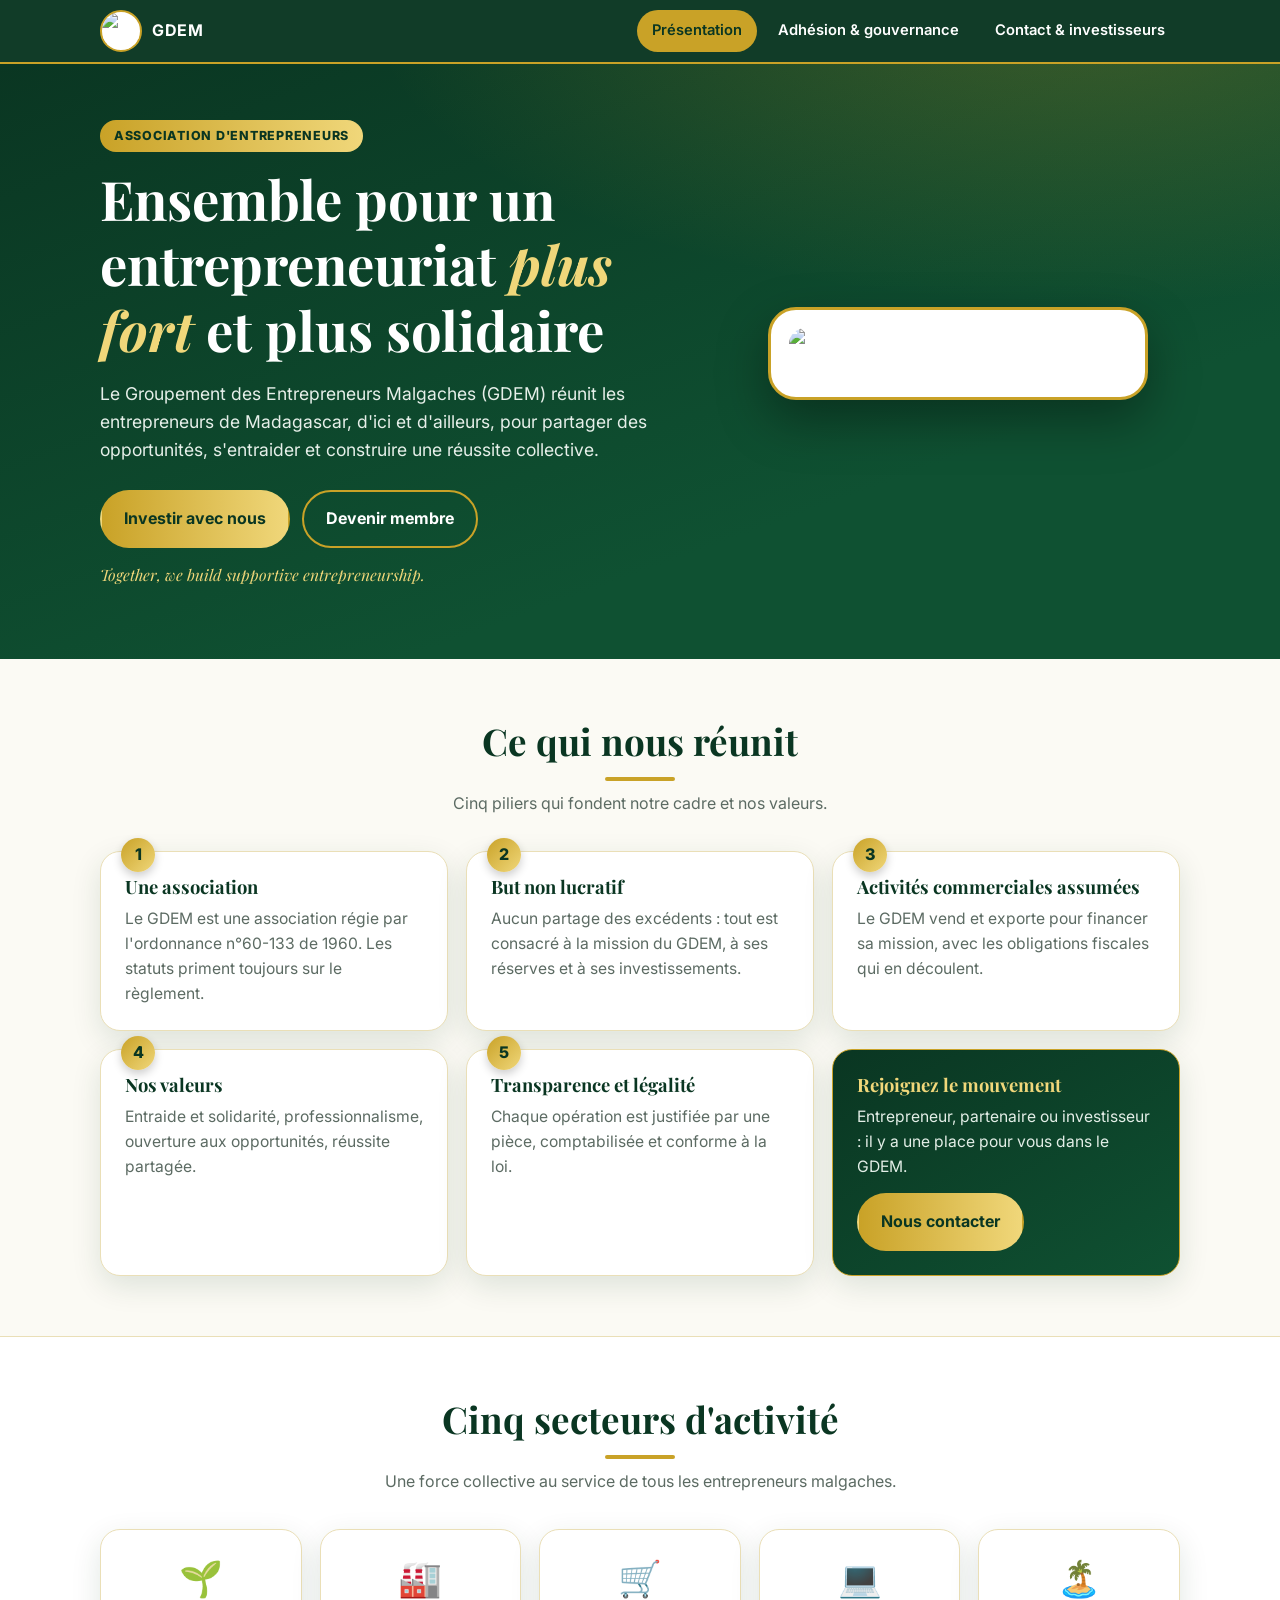
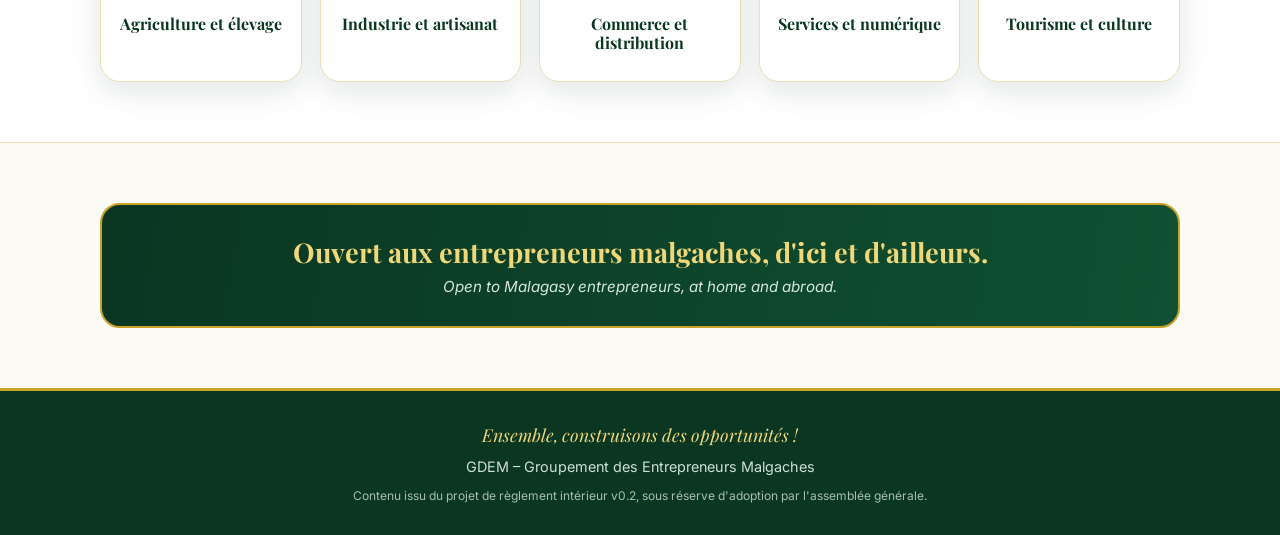
==== index.html @ bec1eaff "Add files via upload" ====
<!doctype html>
<html lang="fr">
<head>
<meta charset="utf-8">
<meta name="viewport" content="width=device-width,initial-scale=1">
<title>GDEM – Groupement des Entrepreneurs Malgaches</title>
<meta name="description" content="Le GDEM rassemble les entrepreneurs malgaches, d'ici et d'ailleurs, autour d'un entrepreneuriat plus fort et plus solidaire. Association à but non lucratif.">
<meta property="og:title" content="GDEM – Groupement des Entrepreneurs Malgaches">
<meta property="og:description" content="Ensemble pour un entrepreneuriat plus fort et plus solidaire.">
<meta property="og:image" content="assets/logo-gdem.jpg">
<link rel="icon" href="assets/favicon.png">
<link rel="preconnect" href="https://fonts.googleapis.com">
<link rel="preconnect" href="https://fonts.gstatic.com" crossorigin>
<link href="https://fonts.googleapis.com/css2?family=Inter:wght@400;600;700;800&family=Playfair+Display:ital,wght@0,600;0,700;1,500&display=swap" rel="stylesheet">
<link rel="stylesheet" href="style.css">
</head>
<body>

<header class="site">
  <div class="wrap">
    <a class="marque" href="index.html"><img src="assets/logo-gdem.jpg" alt="Logo GDEM"><span>GDEM</span></a>
    <nav class="principal" aria-label="Navigation principale">
      <a href="index.html" aria-current="page">Présentation</a>
      <a href="adhesion.html">Adhésion &amp; gouvernance</a>
      <a href="contact.html">Contact &amp; investisseurs</a>
    </nav>
  </div>
</header>

<main>
  <section class="hero">
    <div class="wrap">
      <div>
        <span class="pastille">Association d'entrepreneurs</span>
        <h1>Ensemble pour un entrepreneuriat <em>plus fort</em> et plus solidaire</h1>
        <p class="lead">Le Groupement des Entrepreneurs Malgaches (GDEM) réunit les entrepreneurs de Madagascar, d'ici et d'ailleurs, pour partager des opportunités, s'entraider et construire une réussite collective.</p>
        <div class="groupe-btn">
          <a class="btn btn-or" href="contact.html">Investir avec nous</a>
          <a class="btn btn-contour" href="adhesion.html">Devenir membre</a>
        </div>
        <p class="en">Together, we build supportive entrepreneurship.</p>
      </div>
      <div class="carte-logo"><img src="assets/logo-gdem.jpg" alt="GDEM – Groupement des Entrepreneurs Malgaches"></div>
    </div>
  </section>

  <section class="bloc">
    <div class="wrap">
      <div class="titre-section">
        <h2>Ce qui nous réunit</h2>
        <div class="filet"></div>
        <p>Cinq piliers qui fondent notre cadre et nos valeurs.</p>
      </div>
      <div class="grille g3">
        <article class="carte"><span class="num">1</span><h3>Une association</h3><p>Le GDEM est une association régie par l'ordonnance n°60-133 de 1960. Les statuts priment toujours sur le règlement.</p></article>
        <article class="carte"><span class="num">2</span><h3>But non lucratif</h3><p>Aucun partage des excédents : tout est consacré à la mission du GDEM, à ses réserves et à ses investissements.</p></article>
        <article class="carte"><span class="num">3</span><h3>Activités commerciales assumées</h3><p>Le GDEM vend et exporte pour financer sa mission, avec les obligations fiscales qui en découlent.</p></article>
        <article class="carte"><span class="num">4</span><h3>Nos valeurs</h3><p>Entraide et solidarité, professionnalisme, ouverture aux opportunités, réussite partagée.</p></article>
        <article class="carte"><span class="num">5</span><h3>Transparence et légalité</h3><p>Chaque opération est justifiée par une pièce, comptabilisée et conforme à la loi.</p></article>
        <article class="carte" style="background:linear-gradient(150deg,var(--vert-fonce),var(--vert));border-color:var(--or)">
          <h3 style="color:var(--or-clair)">Rejoignez le mouvement</h3>
          <p style="color:#e3eee7">Entrepreneur, partenaire ou investisseur : il y a une place pour vous dans le GDEM.</p>
          <p style="margin-top:14px"><a class="btn btn-or" href="contact.html">Nous contacter</a></p>
        </article>
      </div>
    </div>
  </section>

  <section class="bloc alt">
    <div class="wrap">
      <div class="titre-section">
        <h2>Cinq secteurs d'activité</h2>
        <div class="filet"></div>
        <p>Une force collective au service de tous les entrepreneurs malgaches.</p>
      </div>
      <div class="grille g5">
        <article class="carte secteur"><div class="icone" aria-hidden="true">🌱</div><h3>Agriculture et élevage</h3></article>
        <article class="carte secteur"><div class="icone" aria-hidden="true">🏭</div><h3>Industrie et artisanat</h3></article>
        <article class="carte secteur"><div class="icone" aria-hidden="true">🛒</div><h3>Commerce et distribution</h3></article>
        <article class="carte secteur"><div class="icone" aria-hidden="true">💻</div><h3>Services et numérique</h3></article>
        <article class="carte secteur"><div class="icone" aria-hidden="true">🏝️</div><h3>Tourisme et culture</h3></article>
      </div>
    </div>
  </section>

  <section class="bloc">
    <div class="wrap">
      <div class="bandeau">
        <strong>Ouvert aux entrepreneurs malgaches, d'ici et d'ailleurs.</strong>
        <span>Open to Malagasy entrepreneurs, at home and abroad.</span>
      </div>
    </div>
  </section>
</main>

<footer class="site">
  <div class="wrap">
    <div class="devise">Ensemble, construisons des opportunités !</div>
    <div>GDEM – Groupement des Entrepreneurs Malgaches</div>
    <small>Contenu issu du projet de règlement intérieur v0.2, sous réserve d'adoption par l'assemblée générale.</small>
  </div>
</footer>

<div class="barre-appel">
  <a class="b1" href="contact.html">Investir</a>
  <a class="b2" href="https://wa.me/212622699131" rel="noopener">WhatsApp</a>
</div>
</body>
</html>
---- style.css ----
:root{
  --vert:#0f5132;--vert-fonce:#0a3622;--vert-clair:#1d7a4d;
  --or:#c9a227;--or-clair:#f0d77a;--ivoire:#fbfaf4;--texte:#1d2b24;--gris:#5c6b63;
  --rayon:20px;--ombre:0 10px 30px rgba(10,54,34,.12);
}
*{box-sizing:border-box;margin:0;padding:0}
html{scroll-behavior:smooth}
body{font-family:'Inter',system-ui,sans-serif;color:var(--texte);background:var(--ivoire);line-height:1.6;-webkit-text-size-adjust:100%}
h1,h2,h3{font-family:'Playfair Display',Georgia,serif;line-height:1.2;color:var(--vert-fonce)}
a{color:inherit}
.wrap{width:min(1080px,100% - 32px);margin-inline:auto}

/* En-tête */
header.site{position:sticky;top:0;z-index:50;background:rgba(10,54,34,.97);backdrop-filter:blur(6px);border-bottom:2px solid var(--or)}
header.site .wrap{display:flex;align-items:center;justify-content:space-between;gap:12px;padding-block:10px;flex-wrap:wrap}
.marque{display:flex;align-items:center;gap:10px;text-decoration:none;color:#fff;font-weight:700;letter-spacing:.04em}
.marque img{width:42px;height:42px;border-radius:50%;object-fit:cover;object-position:center 35%;background:#fff;border:2px solid var(--or)}
nav.principal{display:flex;gap:6px;flex-wrap:wrap}
nav.principal a{color:#fff;text-decoration:none;font-size:.92rem;font-weight:600;padding:8px 14px;border-radius:999px;border:1px solid transparent}
nav.principal a:hover{border-color:var(--or)}
nav.principal a[aria-current="page"]{background:var(--or);color:var(--vert-fonce)}

/* Héros */
.hero{background:radial-gradient(1200px 500px at 85% -10%,rgba(201,162,39,.25),transparent 60%),linear-gradient(160deg,var(--vert-fonce),var(--vert) 70%);color:#fff;padding:56px 0 72px;position:relative;overflow:hidden}
.hero .wrap{display:grid;grid-template-columns:1.15fr .85fr;gap:36px;align-items:center}
.hero h1{color:#fff;font-size:clamp(2rem,5.2vw,3.4rem)}
.hero h1 em{color:var(--or-clair);font-style:italic}
.hero p.lead{margin:18px 0 26px;font-size:1.1rem;color:#e6efe9;max-width:56ch}
.hero .en{font-family:'Playfair Display',serif;font-style:italic;color:var(--or-clair);margin-top:14px;font-size:.98rem}
.carte-logo{background:#fff;border-radius:28px;padding:18px;box-shadow:0 20px 50px rgba(0,0,0,.35);border:3px solid var(--or);max-width:380px;justify-self:center}
.carte-logo img{width:100%;height:auto;display:block;border-radius:16px}
.hero-page{padding:44px 0 52px}
.hero-page .wrap{display:block}
.pastille{display:inline-block;background:linear-gradient(90deg,var(--or),var(--or-clair));color:var(--vert-fonce);font-weight:800;letter-spacing:.06em;font-size:.78rem;padding:6px 14px;border-radius:999px;margin-bottom:14px;text-transform:uppercase}

/* Boutons */
.btn{display:inline-flex;align-items:center;gap:10px;padding:14px 22px;border-radius:999px;font-weight:700;text-decoration:none;border:2px solid transparent;font-size:1rem;transition:transform .15s,box-shadow .15s;cursor:pointer;min-height:48px}
.btn:hover{transform:translateY(-2px);box-shadow:0 8px 20px rgba(0,0,0,.2)}
.btn-or{background:linear-gradient(90deg,var(--or),var(--or-clair));color:var(--vert-fonce)}
.btn-vert{background:var(--vert);color:#fff}
.btn-contour{border-color:var(--or);color:#fff;background:transparent}
.btn-wa{background:#1fa855;color:#fff}
.groupe-btn{display:flex;flex-wrap:wrap;gap:12px}

/* Sections */
section.bloc{padding:60px 0}
section.bloc.alt{background:#fff;border-block:1px solid #eadfb7}
.titre-section{text-align:center;max-width:720px;margin:0 auto 34px}
.titre-section h2{font-size:clamp(1.6rem,3.6vw,2.3rem)}
.titre-section p{color:var(--gris);margin-top:10px}
.filet{width:70px;height:4px;border-radius:4px;background:var(--or);margin:14px auto 0}

.grille{display:grid;gap:18px}
.g3{grid-template-columns:repeat(3,1fr)}
.g5{grid-template-columns:repeat(5,1fr)}
.g2{grid-template-columns:repeat(2,1fr)}
.carte{background:#fff;border:1px solid #eadfb7;border-radius:var(--rayon);padding:24px;box-shadow:var(--ombre);position:relative}
.carte h3{font-size:1.15rem;margin-bottom:8px}
.carte p{color:var(--gris);font-size:.98rem}
.carte .num{position:absolute;top:-14px;left:20px;width:34px;height:34px;border-radius:50%;background:linear-gradient(135deg,var(--or),var(--or-clair));color:var(--vert-fonce);font-weight:800;display:grid;place-items:center;box-shadow:0 4px 10px rgba(0,0,0,.2)}
.carte .art{display:inline-block;margin-top:10px;font-size:.75rem;font-weight:700;color:var(--or);letter-spacing:.05em}
.icone{font-size:1.8rem;margin-bottom:8px}
.secteur{text-align:center;padding:20px 12px}
.secteur .icone{font-size:2.2rem}
.secteur h3{font-size:1rem}

.bandeau{background:linear-gradient(100deg,var(--vert-fonce),var(--vert));color:#fff;border-radius:var(--rayon);padding:26px 30px;border:2px solid var(--or);text-align:center}
.bandeau strong{display:block;font-family:'Playfair Display',serif;font-size:clamp(1.2rem,3vw,1.7rem);color:var(--or-clair)}
.bandeau span{font-style:italic;color:#d6e6dc;font-size:.95rem}

/* Contact */
.contact-carte{background:#fff;border:2px solid var(--or);border-radius:24px;padding:28px;box-shadow:var(--ombre);text-align:center}
.contact-carte h3{font-size:1.3rem}
.contact-carte .tel{font-size:1.35rem;font-weight:800;color:var(--vert);margin:10px 0 16px;letter-spacing:.02em}
.contact-carte .tel a{text-decoration:none}
.contact-carte .groupe-btn{justify-content:center;flex-direction:column;align-items:stretch}
.contact-carte .btn{justify-content:center}
.note{font-size:.85rem;color:var(--gris);text-align:center;margin-top:18px}
.liste-ok{list-style:none;display:grid;gap:10px;max-width:760px;margin:0 auto}
.liste-ok li{background:#fff;border:1px solid #eadfb7;border-left:5px solid var(--or);border-radius:12px;padding:14px 18px}
.liste-ok b{color:var(--vert)}

footer.site{background:var(--vert-fonce);color:#cfe0d6;padding:30px 0;border-top:3px solid var(--or);text-align:center;font-size:.9rem}
footer.site .devise{font-family:'Playfair Display',serif;font-style:italic;color:var(--or-clair);font-size:1.1rem;margin-bottom:6px}
footer.site small{display:block;margin-top:8px;opacity:.8}

/* Barre d'appel flottante (mobile) */
.barre-appel{display:none}

@media (max-width:860px){
  .hero .wrap{grid-template-columns:1fr}
  .carte-logo{max-width:280px;order:-1}
  .g3,.g2{grid-template-columns:1fr}
  .g5{grid-template-columns:repeat(2,1fr)}
  section.bloc{padding:44px 0}
  .barre-appel{display:flex;position:fixed;bottom:0;left:0;right:0;z-index:60;background:var(--vert-fonce);border-top:2px solid var(--or);padding:8px 12px;gap:8px}
  .barre-appel a{flex:1;text-align:center;padding:12px 8px;border-radius:999px;font-weight:700;text-decoration:none;font-size:.9rem}
  .barre-appel .b1{background:linear-gradient(90deg,var(--or),var(--or-clair));color:var(--vert-fonce)}
  .barre-appel .b2{background:#1fa855;color:#fff}
  body{padding-bottom:66px}
}
@media (max-width:480px){.g5{grid-template-columns:1fr}.btn{width:100%;justify-content:center}}
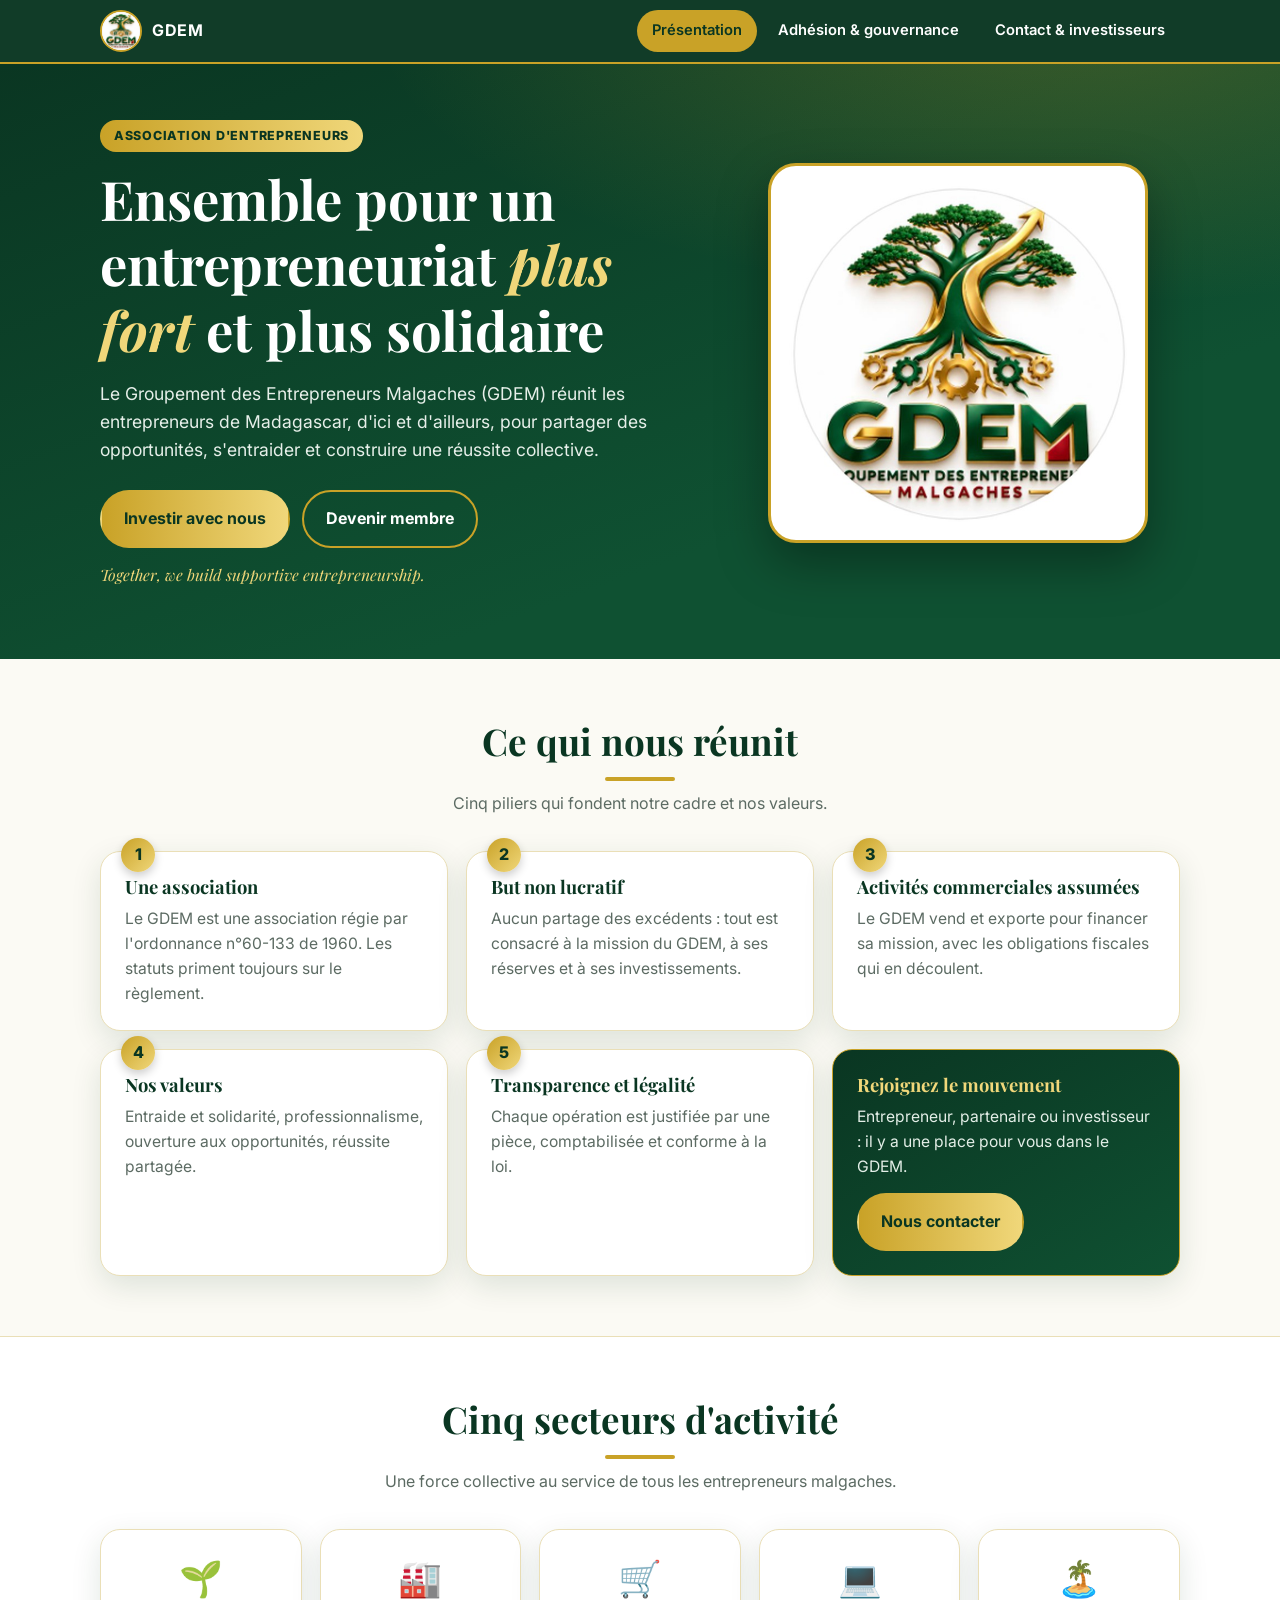
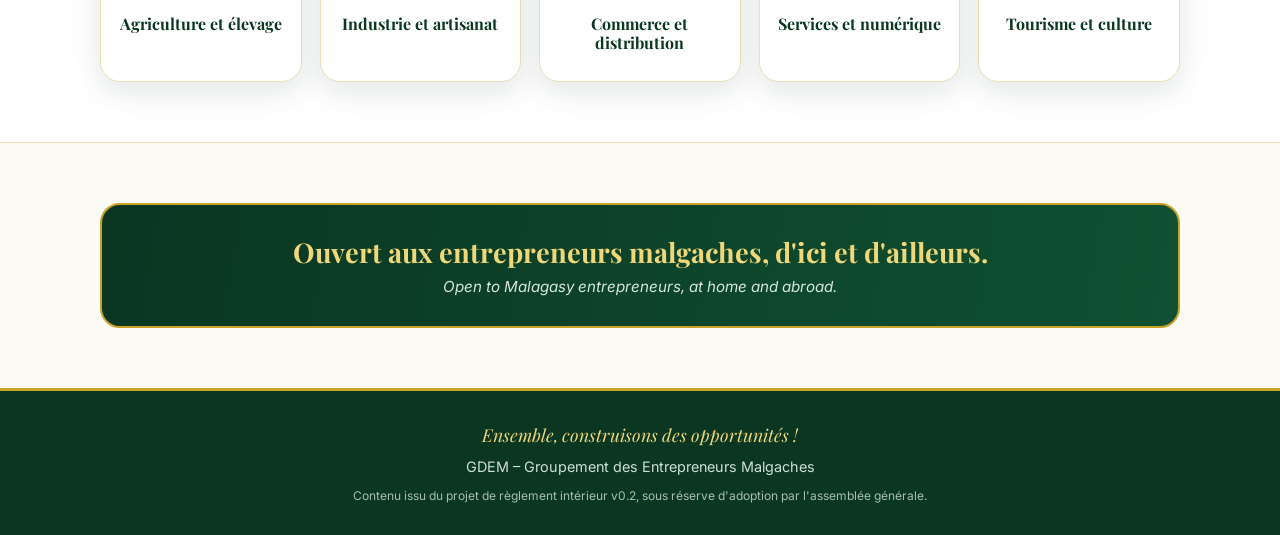
==== commit 56f05522: "Add files via upload" ====
--- a/index.html
+++ b/index.html
@@ -7,8 +7,8 @@
 <meta name="description" content="Le GDEM rassemble les entrepreneurs malgaches, d'ici et d'ailleurs, autour d'un entrepreneuriat plus fort et plus solidaire. Association à but non lucratif.">
 <meta property="og:title" content="GDEM – Groupement des Entrepreneurs Malgaches">
 <meta property="og:description" content="Ensemble pour un entrepreneuriat plus fort et plus solidaire.">
-<meta property="og:image" content="assets/logo-gdem.jpg">
-<link rel="icon" href="assets/favicon.png">
+<meta property="og:image" content="logo-gdem.jpg">
+<link rel="icon" href="favicon.png">
 <link rel="preconnect" href="https://fonts.googleapis.com">
 <link rel="preconnect" href="https://fonts.gstatic.com" crossorigin>
 <link href="https://fonts.googleapis.com/css2?family=Inter:wght@400;600;700;800&family=Playfair+Display:ital,wght@0,600;0,700;1,500&display=swap" rel="stylesheet">
@@ -18,7 +18,7 @@
 
 <header class="site">
   <div class="wrap">
-    <a class="marque" href="index.html"><img src="assets/logo-gdem.jpg" alt="Logo GDEM"><span>GDEM</span></a>
+    <a class="marque" href="index.html"><img src="logo-gdem.jpg" alt="Logo GDEM"><span>GDEM</span></a>
     <nav class="principal" aria-label="Navigation principale">
       <a href="index.html" aria-current="page">Présentation</a>
       <a href="adhesion.html">Adhésion &amp; gouvernance</a>
@@ -40,7 +40,7 @@
         </div>
         <p class="en">Together, we build supportive entrepreneurship.</p>
       </div>
-      <div class="carte-logo"><img src="assets/logo-gdem.jpg" alt="GDEM – Groupement des Entrepreneurs Malgaches"></div>
+      <div class="carte-logo"><img src="logo-gdem.jpg" alt="GDEM – Groupement des Entrepreneurs Malgaches"></div>
     </div>
   </section>
 
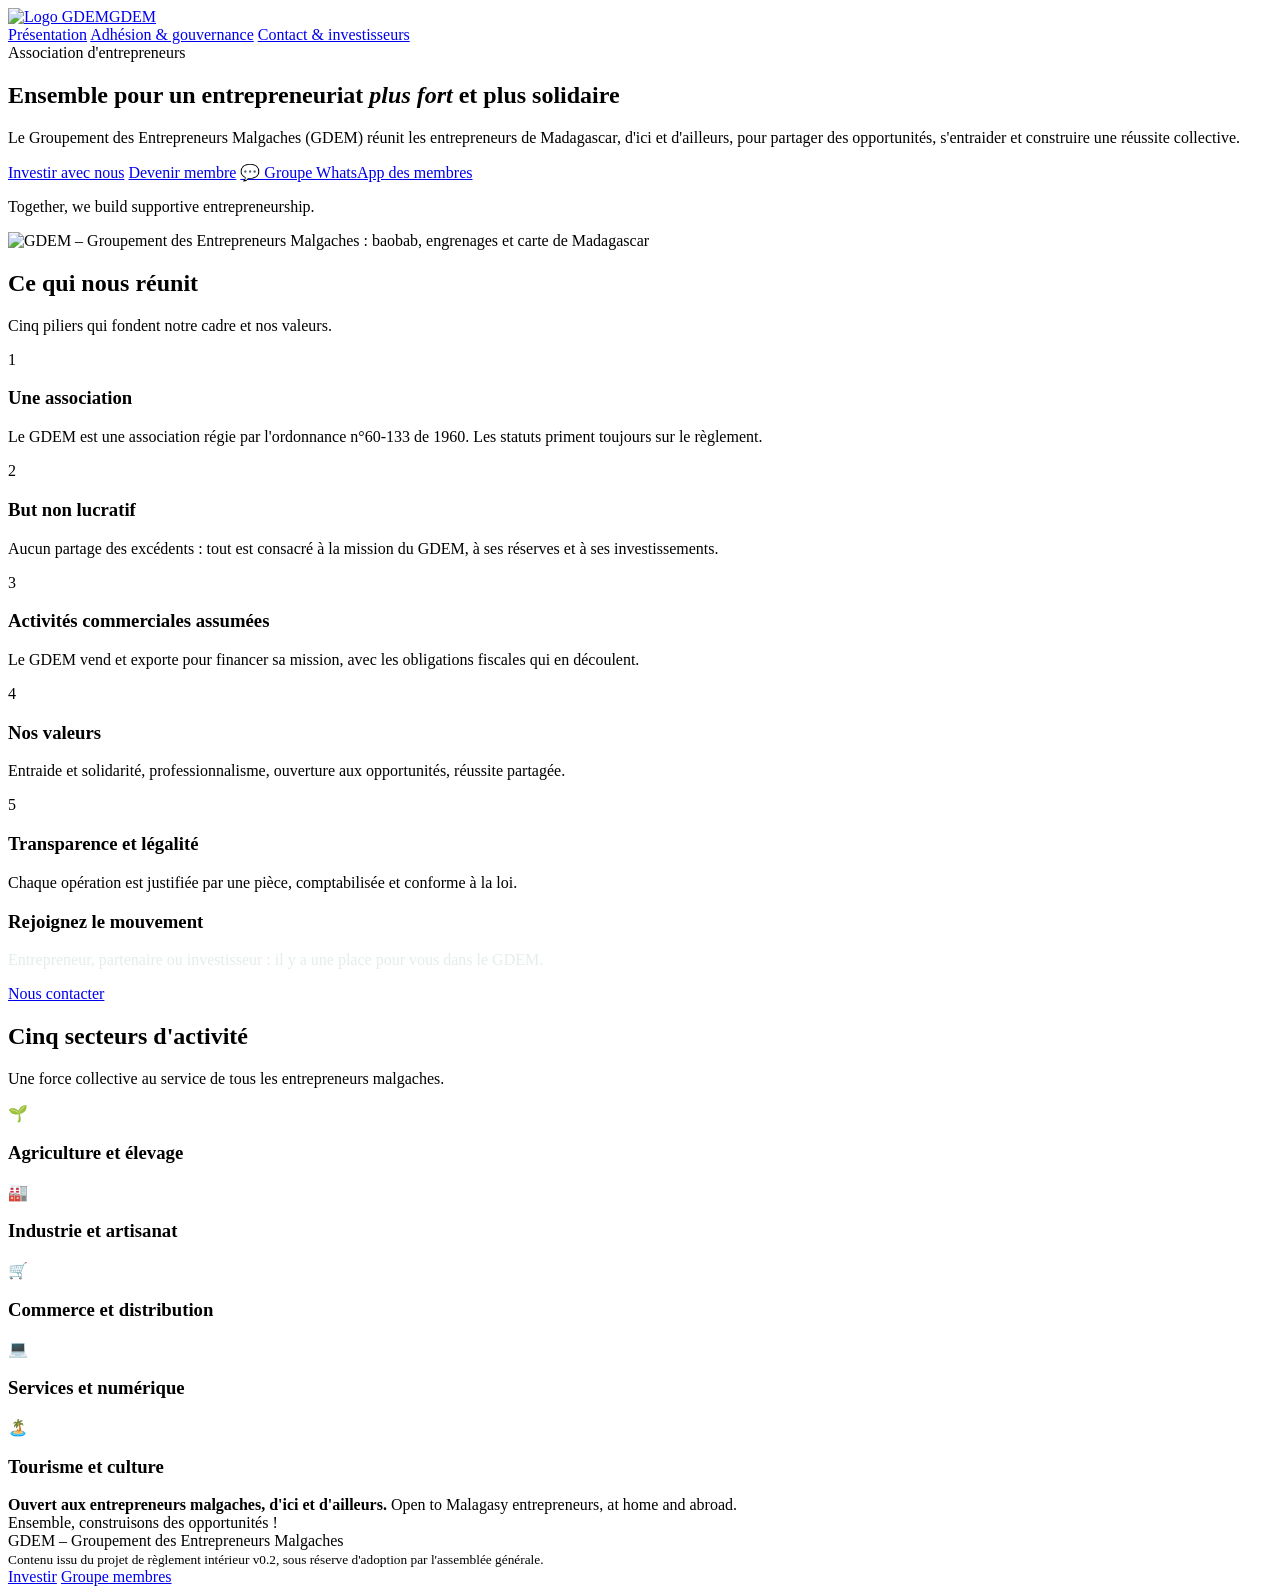
==== commit ef8139c9: "Rename index[1].html to index.html" ====
--- a/index.html
+++ b/index.html
@@ -7,8 +7,8 @@
 <meta name="description" content="Le GDEM rassemble les entrepreneurs malgaches, d'ici et d'ailleurs, autour d'un entrepreneuriat plus fort et plus solidaire. Association à but non lucratif.">
 <meta property="og:title" content="GDEM – Groupement des Entrepreneurs Malgaches">
 <meta property="og:description" content="Ensemble pour un entrepreneuriat plus fort et plus solidaire.">
-<meta property="og:image" content="logo-gdem.jpg">
-<link rel="icon" href="favicon.png">
+<meta property="og:image" content="assets/banniere-gdem.jpg">
+<link rel="icon" href="assets/favicon.png">
 <link rel="preconnect" href="https://fonts.googleapis.com">
 <link rel="preconnect" href="https://fonts.gstatic.com" crossorigin>
 <link href="https://fonts.googleapis.com/css2?family=Inter:wght@400;600;700;800&family=Playfair+Display:ital,wght@0,600;0,700;1,500&display=swap" rel="stylesheet">
@@ -18,7 +18,7 @@
 
 <header class="site">
   <div class="wrap">
-    <a class="marque" href="index.html"><img src="logo-gdem.jpg" alt="Logo GDEM"><span>GDEM</span></a>
+    <a class="marque" href="index.html"><img src="assets/logo-gdem.jpg" alt="Logo GDEM"><span>GDEM</span></a>
     <nav class="principal" aria-label="Navigation principale">
       <a href="index.html" aria-current="page">Présentation</a>
       <a href="adhesion.html">Adhésion &amp; gouvernance</a>
@@ -37,10 +37,11 @@
         <div class="groupe-btn">
           <a class="btn btn-or" href="contact.html">Investir avec nous</a>
           <a class="btn btn-contour" href="adhesion.html">Devenir membre</a>
+          <a class="btn btn-wa" href="https://chat.whatsapp.com/DcXFPqYt7xx4uVfMq7KmKy" target="_blank" rel="noopener">💬 Groupe WhatsApp des membres</a>
         </div>
         <p class="en">Together, we build supportive entrepreneurship.</p>
       </div>
-      <div class="carte-logo"><img src="logo-gdem.jpg" alt="GDEM – Groupement des Entrepreneurs Malgaches"></div>
+      <div class="carte-logo"><img src="assets/banniere-gdem.jpg" alt="GDEM – Groupement des Entrepreneurs Malgaches : baobab, engrenages et carte de Madagascar" width="738" height="422"></div>
     </div>
   </section>
 
@@ -103,7 +104,7 @@
 
 <div class="barre-appel">
   <a class="b1" href="contact.html">Investir</a>
-  <a class="b2" href="https://wa.me/212622699131" rel="noopener">WhatsApp</a>
+  <a class="b2" href="https://chat.whatsapp.com/DcXFPqYt7xx4uVfMq7KmKy" target="_blank" rel="noopener">Groupe membres</a>
 </div>
 </body>
 </html>
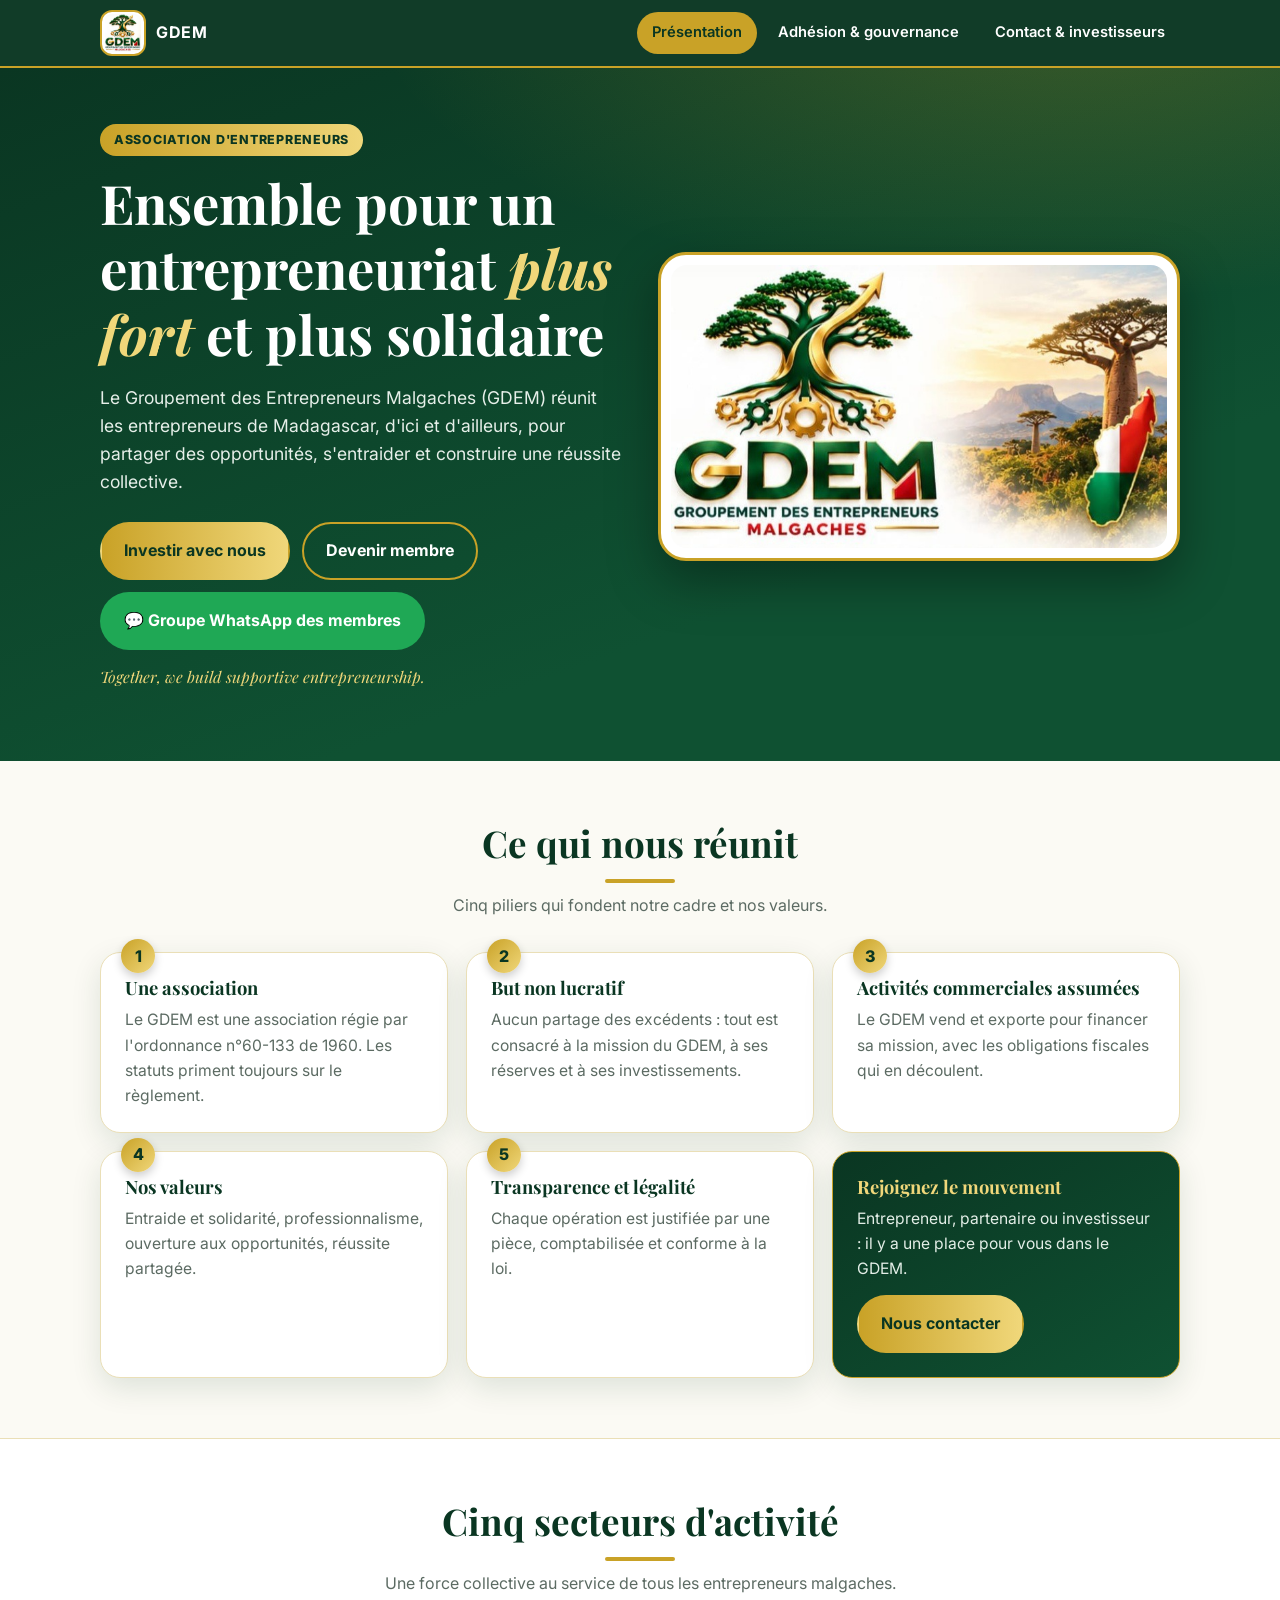
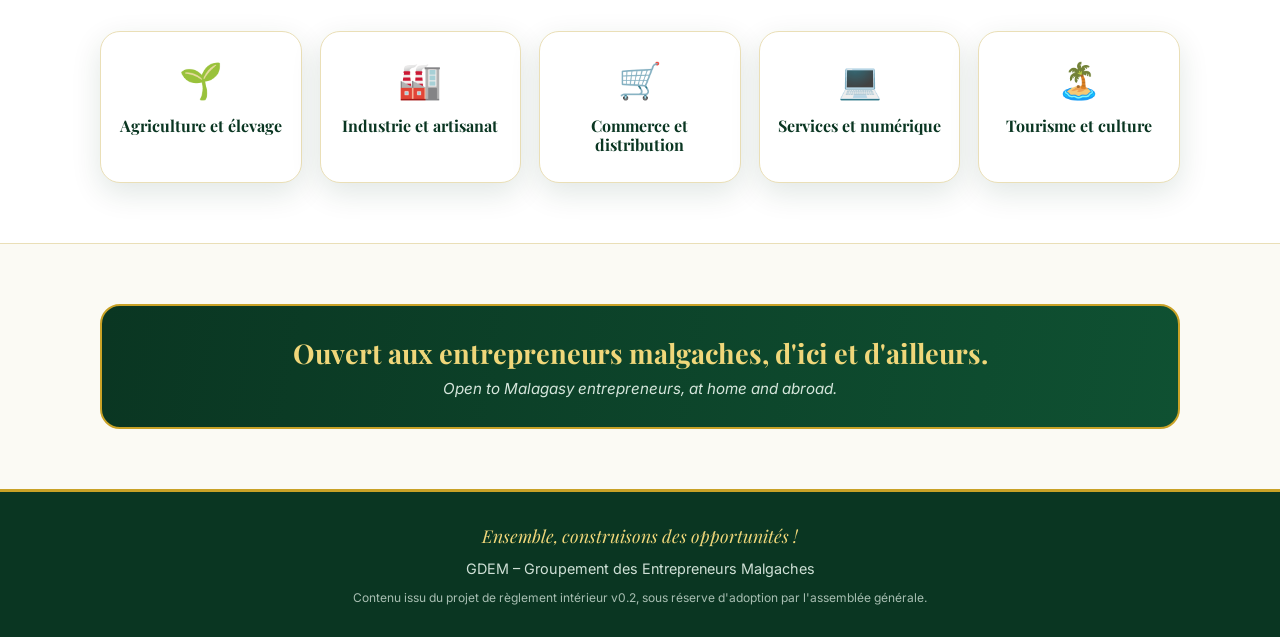
==== commit 1936e7fd: "Include Weglot script for translation Added Weglot script for multilingual support." ====
--- a/index.html
+++ b/index.html
@@ -3,6 +3,7 @@
 <head>
 <meta charset="utf-8">
 <meta name="viewport" content="width=device-width,initial-scale=1">
+  <script src="https://cdn.weglot.com/weglot.min.js?init=pk_9013f3a8e0523f62501a3c1ded7d38a3"></script>
 <title>GDEM – Groupement des Entrepreneurs Malgaches</title>
 <meta name="description" content="Le GDEM rassemble les entrepreneurs malgaches, d'ici et d'ailleurs, autour d'un entrepreneuriat plus fort et plus solidaire. Association à but non lucratif.">
 <meta property="og:title" content="GDEM – Groupement des Entrepreneurs Malgaches">
--- a/style.css
+++ b/style.css
@@ -0,0 +1,132 @@
+:root{
+  --vert:#0f5132;--vert-fonce:#0a3622;--vert-clair:#1d7a4d;
+  --or:#c9a227;--or-clair:#f0d77a;--ivoire:#fbfaf4;--texte:#1d2b24;--gris:#5c6b63;
+  --rayon:20px;--ombre:0 10px 30px rgba(10,54,34,.12);
+}
+*{box-sizing:border-box;margin:0;padding:0}
+html{scroll-behavior:smooth}
+body{font-family:'Inter',system-ui,sans-serif;color:var(--texte);background:var(--ivoire);line-height:1.6;-webkit-text-size-adjust:100%}
+h1,h2,h3{font-family:'Playfair Display',Georgia,serif;line-height:1.2;color:var(--vert-fonce)}
+a{color:inherit}
+.wrap{width:min(1080px,100% - 32px);margin-inline:auto}
+
+/* En-tête */
+header.site{position:sticky;top:0;z-index:50;background:rgba(10,54,34,.97);backdrop-filter:blur(6px);border-bottom:2px solid var(--or)}
+header.site .wrap{display:flex;align-items:center;justify-content:space-between;gap:12px;padding-block:10px;flex-wrap:wrap}
+.marque{display:flex;align-items:center;gap:10px;text-decoration:none;color:#fff;font-weight:700;letter-spacing:.04em}
+.marque img{width:46px;height:46px;border-radius:12px;object-fit:contain;background:#fff;border:2px solid var(--or);padding:2px}
+nav.principal{display:flex;gap:6px;flex-wrap:wrap}
+nav.principal a{color:#fff;text-decoration:none;font-size:.92rem;font-weight:600;padding:8px 14px;border-radius:999px;border:1px solid transparent}
+nav.principal a:hover{border-color:var(--or)}
+nav.principal a[aria-current="page"]{background:var(--or);color:var(--vert-fonce)}
+
+/* Héros */
+.hero{background:radial-gradient(1200px 500px at 85% -10%,rgba(201,162,39,.25),transparent 60%),linear-gradient(160deg,var(--vert-fonce),var(--vert) 70%);color:#fff;padding:56px 0 72px;position:relative;overflow:hidden}
+.hero .wrap{display:grid;grid-template-columns:1fr 1fr;gap:36px;align-items:center}
+.hero h1{color:#fff;font-size:clamp(2rem,5.2vw,3.4rem)}
+.hero h1 em{color:var(--or-clair);font-style:italic}
+.hero p.lead{margin:18px 0 26px;font-size:1.1rem;color:#e6efe9;max-width:56ch}
+.hero .en{font-family:'Playfair Display',serif;font-style:italic;color:var(--or-clair);margin-top:14px;font-size:.98rem}
+.carte-logo{background:#fff;border-radius:28px;padding:10px;box-shadow:0 20px 50px rgba(0,0,0,.35);border:3px solid var(--or);max-width:540px;justify-self:center;overflow:hidden}
+.carte-logo img{width:100%;height:auto;display:block;border-radius:16px}
+.hero-page{padding:44px 0 52px}
+.hero-page .wrap{display:block}
+.pastille{display:inline-block;background:linear-gradient(90deg,var(--or),var(--or-clair));color:var(--vert-fonce);font-weight:800;letter-spacing:.06em;font-size:.78rem;padding:6px 14px;border-radius:999px;margin-bottom:14px;text-transform:uppercase}
+
+/* Boutons */
+.btn{display:inline-flex;align-items:center;gap:10px;padding:14px 22px;border-radius:999px;font-weight:700;text-decoration:none;border:2px solid transparent;font-size:1rem;transition:transform .15s,box-shadow .15s;cursor:pointer;min-height:48px}
+.btn:hover{transform:translateY(-2px);box-shadow:0 8px 20px rgba(0,0,0,.2)}
+.btn-or{background:linear-gradient(90deg,var(--or),var(--or-clair));color:var(--vert-fonce)}
+.btn-vert{background:var(--vert);color:#fff}
+.btn-contour{border-color:var(--or);color:#fff;background:transparent}
+.btn-wa{background:#1fa855;color:#fff}
+.groupe-btn{display:flex;flex-wrap:wrap;gap:12px}
+
+/* Sections */
+section.bloc{padding:60px 0}
+section.bloc.alt{background:#fff;border-block:1px solid #eadfb7}
+.titre-section{text-align:center;max-width:720px;margin:0 auto 34px}
+.titre-section h2{font-size:clamp(1.6rem,3.6vw,2.3rem)}
+.titre-section p{color:var(--gris);margin-top:10px}
+.filet{width:70px;height:4px;border-radius:4px;background:var(--or);margin:14px auto 0}
+
+.grille{display:grid;gap:18px}
+.g3{grid-template-columns:repeat(3,1fr)}
+.g5{grid-template-columns:repeat(5,1fr)}
+.g2{grid-template-columns:repeat(2,1fr)}
+.carte{background:#fff;border:1px solid #eadfb7;border-radius:var(--rayon);padding:24px;box-shadow:var(--ombre);position:relative}
+.carte h3{font-size:1.15rem;margin-bottom:8px}
+.carte p{color:var(--gris);font-size:.98rem}
+.carte .num{position:absolute;top:-14px;left:20px;width:34px;height:34px;border-radius:50%;background:linear-gradient(135deg,var(--or),var(--or-clair));color:var(--vert-fonce);font-weight:800;display:grid;place-items:center;box-shadow:0 4px 10px rgba(0,0,0,.2)}
+.carte .art{display:inline-block;margin-top:10px;font-size:.75rem;font-weight:700;color:var(--or);letter-spacing:.05em}
+.icone{font-size:1.8rem;margin-bottom:8px}
+.secteur{text-align:center;padding:20px 12px}
+.secteur .icone{font-size:2.2rem}
+.secteur h3{font-size:1rem}
+
+.bandeau{background:linear-gradient(100deg,var(--vert-fonce),var(--vert));color:#fff;border-radius:var(--rayon);padding:26px 30px;border:2px solid var(--or);text-align:center}
+.bandeau strong{display:block;font-family:'Playfair Display',serif;font-size:clamp(1.2rem,3vw,1.7rem);color:var(--or-clair)}
+.bandeau span{font-style:italic;color:#d6e6dc;font-size:.95rem}
+
+/* Contact */
+.contact-carte{background:#fff;border:2px solid var(--or);border-radius:24px;padding:28px;box-shadow:var(--ombre);text-align:center}
+.contact-carte h3{font-size:1.3rem}
+.contact-carte .tel{font-size:1.35rem;font-weight:800;color:var(--vert);margin:10px 0 16px;letter-spacing:.02em}
+.contact-carte .tel a{text-decoration:none}
+.contact-carte .groupe-btn{justify-content:center;flex-direction:column;align-items:stretch}
+.contact-carte .btn{justify-content:center}
+.note{font-size:.85rem;color:var(--gris);text-align:center;margin-top:18px}
+.liste-ok{list-style:none;display:grid;gap:10px;max-width:760px;margin:0 auto}
+.liste-ok li{background:#fff;border:1px solid #eadfb7;border-left:5px solid var(--or);border-radius:12px;padding:14px 18px}
+.liste-ok b{color:var(--vert)}
+
+footer.site{background:var(--vert-fonce);color:#cfe0d6;padding:30px 0;border-top:3px solid var(--or);text-align:center;font-size:.9rem}
+footer.site .devise{font-family:'Playfair Display',serif;font-style:italic;color:var(--or-clair);font-size:1.1rem;margin-bottom:6px}
+footer.site small{display:block;margin-top:8px;opacity:.8}
+
+/* Barre d'appel flottante (mobile) */
+.barre-appel{display:none}
+
+@media (max-width:860px){
+  .hero .wrap{grid-template-columns:1fr}
+  .carte-logo{max-width:100%;order:-1}
+  .g3,.g2{grid-template-columns:1fr}
+  .g5{grid-template-columns:repeat(2,1fr)}
+  section.bloc{padding:44px 0}
+  .barre-appel{display:flex;position:fixed;bottom:0;left:0;right:0;z-index:60;background:var(--vert-fonce);border-top:2px solid var(--or);padding:8px 12px;gap:8px}
+  .barre-appel a{flex:1;text-align:center;padding:12px 8px;border-radius:999px;font-weight:700;text-decoration:none;font-size:.9rem}
+  .barre-appel .b1{background:linear-gradient(90deg,var(--or),var(--or-clair));color:var(--vert-fonce)}
+  .barre-appel .b2{background:#1fa855;color:#fff}
+  body{padding-bottom:66px}
+}
+@media (max-width:480px){.g5{grid-template-columns:1fr}.btn{width:100%;justify-content:center}}
+
+/* Paiement */
+.alerte{background:#fff8e1;border:1px solid #eadfb7;border-left:5px solid var(--or);border-radius:12px;padding:14px 18px;max-width:860px;margin:0 auto 26px;font-size:.95rem}
+.alerte b{color:var(--vert-fonce)}
+.canaux{display:grid;grid-template-columns:repeat(auto-fit,minmax(260px,1fr));gap:18px;margin-bottom:26px}
+.canal{background:#fff;border:1px solid #eadfb7;border-radius:var(--rayon);padding:22px;box-shadow:var(--ombre);display:flex;flex-direction:column;gap:8px}
+.canal h3{font-size:1.1rem}
+.canal .public{font-size:.78rem;font-weight:800;letter-spacing:.05em;text-transform:uppercase;color:var(--or)}
+.canal p{color:var(--gris);font-size:.95rem;flex:1}
+.canal dl{display:grid;grid-template-columns:auto 1fr;gap:4px 12px;font-size:.92rem}
+.canal dt{font-weight:700;color:var(--vert-fonce)}
+.canal dd{word-break:break-all}
+.formulaire{background:#fff;border:2px solid var(--or);border-radius:24px;padding:26px;box-shadow:var(--ombre);max-width:860px;margin:0 auto}
+.formulaire h3{font-size:1.25rem;margin-bottom:4px}
+.formulaire .sous{color:var(--gris);font-size:.95rem;margin-bottom:16px}
+.champs{display:grid;grid-template-columns:repeat(2,1fr);gap:14px}
+.champs .plein{grid-column:1/-1}
+.champ label{display:block;font-weight:700;font-size:.9rem;margin-bottom:4px;color:var(--vert-fonce)}
+.champ input,.champ select,.champ textarea{width:100%;font:inherit;padding:12px 14px;border:1.5px solid #cdbf86;border-radius:12px;background:#fffefa;min-height:46px}
+.champ input:focus,.champ select:focus,.champ textarea:focus{outline:3px solid rgba(201,162,39,.4);border-color:var(--or)}
+.ligne-montant{display:grid;grid-template-columns:2fr 1fr;gap:10px}
+.ref-box{display:none;margin-top:18px;background:var(--vert-fonce);color:#fff;border-radius:16px;padding:18px;text-align:center}
+.ref-box.visible{display:block}
+.ref-box .ref{font-family:ui-monospace,Menlo,Consolas,monospace;font-size:1.4rem;font-weight:800;color:var(--or-clair);letter-spacing:.06em;margin:6px 0 12px;word-break:break-all}
+.ref-box p{font-size:.92rem;color:#d6e6dc}
+@media (max-width:640px){.champs{grid-template-columns:1fr}}
+section[id]{scroll-margin-top:90px}
+.alerte-retour{margin-top:14px;background:#fff8e1;border:1px solid #eadfb7;border-left:5px solid #1fa855;border-radius:12px;padding:14px 16px;text-align:left;font-size:.95rem}
+.alerte-retour[hidden]{display:none}
+.contact-carte .pastille{font-size:.7rem}
